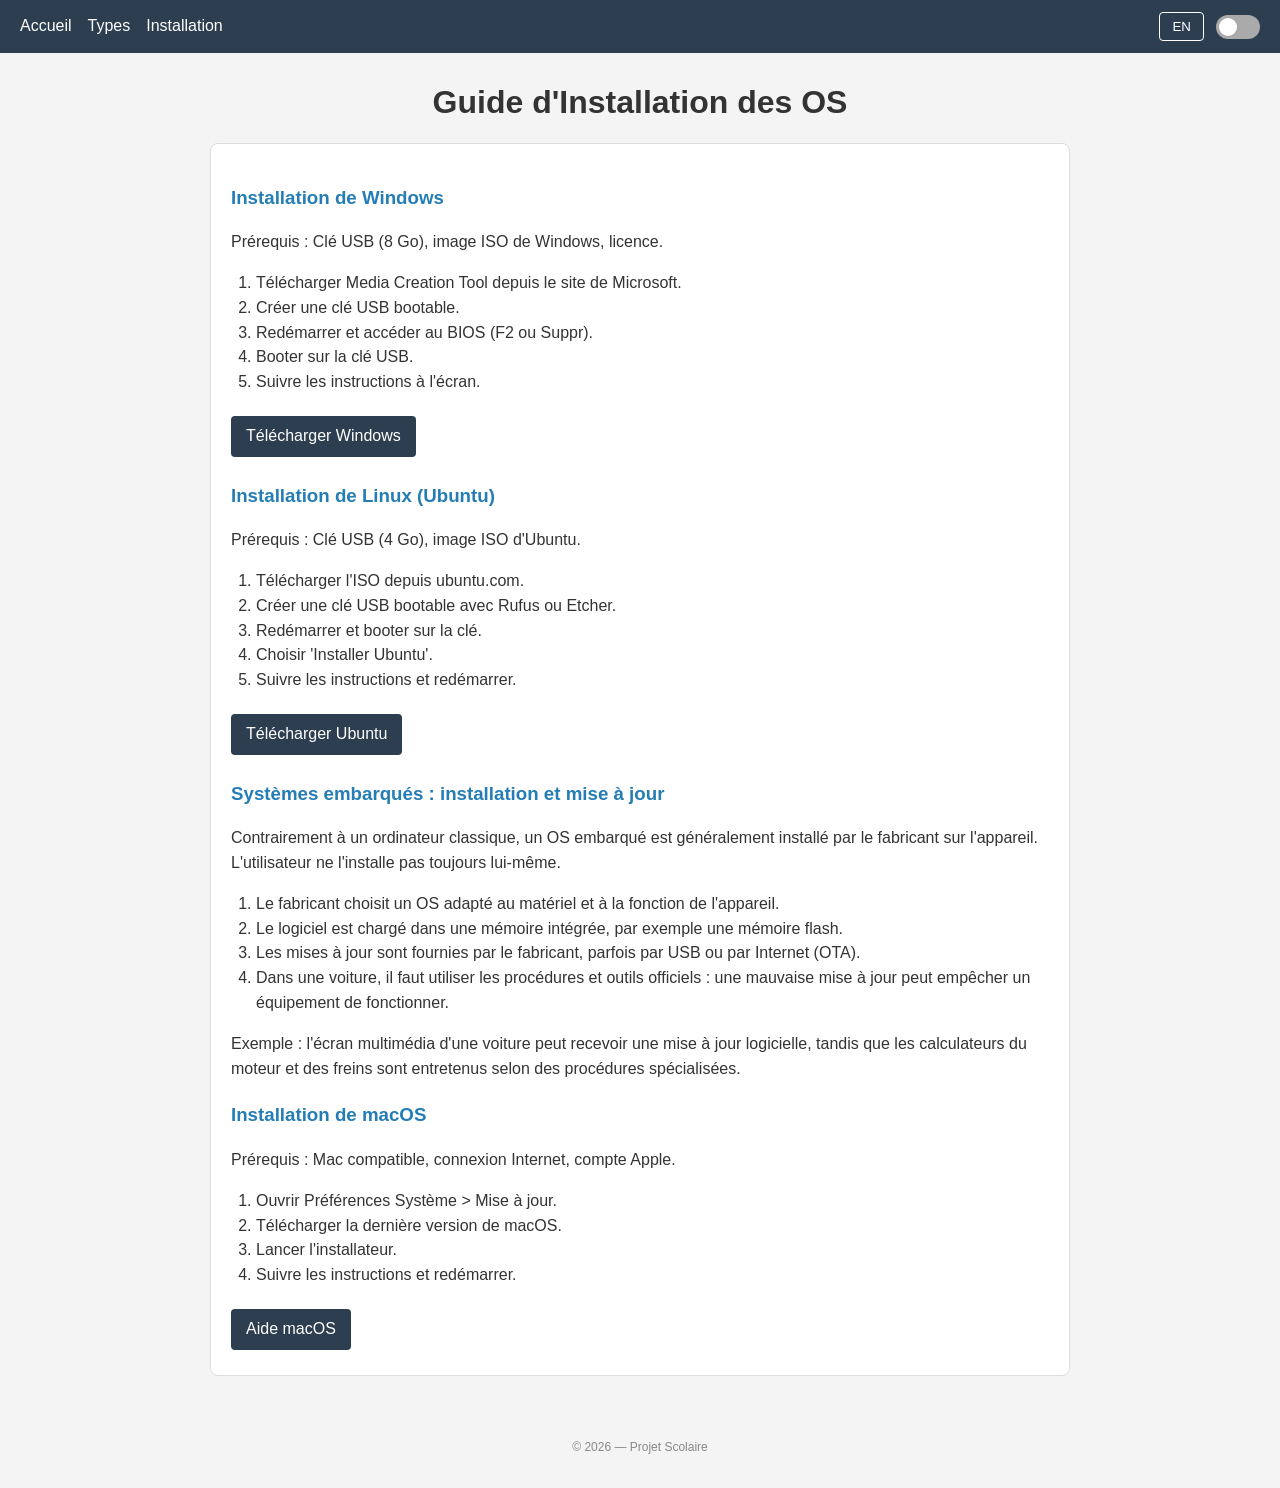
==== installation.html @ c2284e48 "Add files via upload" ====
<!DOCTYPE html>
<html lang="fr">
<head>
  <meta charset="UTF-8">
  <meta name="viewport" content="width=device-width, initial-scale=1">
  <title>Installation des OS</title>
  <link rel="stylesheet" href="style.css">
  <script src="jscript.js" defer></script>
</head>
<body>
<header>
  <nav aria-label="Navigation principale">
    <a href="index.html" data-fr="Accueil" data-en="Home">Accueil</a>
    <a href="types.html" data-fr="Types" data-en="Types">Types</a>
    <a href="installation.html" data-fr="Installation" data-en="Installation">Installation</a>
  </nav>
  <div class="controls">
    <button type="button" onclick="toggleLang()" id="langBtn">EN</button>
    <label class="switch" aria-label="Activer le mode sombre"><input type="checkbox" onchange="toggleDark()"><span class="slider"></span></label>
  </div>
</header>
<main>
  <h1 data-fr="Guide d'Installation des OS" data-en="OS Installation Guide">Guide d'Installation des OS</h1>
  <section>
    <h3 data-fr="Installation de Windows" data-en="Installing Windows">Installation de Windows</h3>
    <p data-fr="Prérequis : Clé USB (8 Go), image ISO de Windows, licence." data-en="Prerequisites: USB drive (8 GB), Windows ISO image, and a license.">Prérequis : Clé USB (8 Go), image ISO de Windows, licence.</p>
    <ol>
      <li data-fr="Télécharger Media Creation Tool depuis le site de Microsoft." data-en="Download the Media Creation Tool from Microsoft's website.">Télécharger Media Creation Tool depuis le site de Microsoft.</li>
      <li data-fr="Créer une clé USB bootable." data-en="Create a bootable USB drive.">Créer une clé USB bootable.</li>
      <li data-fr="Redémarrer et accéder au BIOS (F2 ou Suppr)." data-en="Restart and enter the BIOS (F2 or Delete).">Redémarrer et accéder au BIOS (F2 ou Suppr).</li>
      <li data-fr="Booter sur la clé USB." data-en="Boot from the USB drive.">Booter sur la clé USB.</li>
      <li data-fr="Suivre les instructions à l'écran." data-en="Follow the on-screen instructions.">Suivre les instructions à l'écran.</li>
    </ol>
    <a href="https://www.microsoft.com/software-download/windows11" class="btn external" target="_blank" rel="noopener noreferrer" data-fr="Télécharger Windows" data-en="Download Windows">Télécharger Windows</a>
    <h3 data-fr="Installation de Linux (Ubuntu)" data-en="Installing Linux (Ubuntu)">Installation de Linux (Ubuntu)</h3>
    <p data-fr="Prérequis : Clé USB (4 Go), image ISO d'Ubuntu." data-en="Prerequisites: USB drive (4 GB) and Ubuntu ISO image.">Prérequis : Clé USB (4 Go), image ISO d'Ubuntu.</p>
    <ol>
      <li data-fr="Télécharger l'ISO depuis ubuntu.com." data-en="Download the ISO from ubuntu.com.">Télécharger l'ISO depuis ubuntu.com.</li>
      <li data-fr="Créer une clé USB bootable avec Rufus ou Etcher." data-en="Create a bootable USB drive with Rufus or Etcher.">Créer une clé USB bootable avec Rufus ou Etcher.</li>
      <li data-fr="Redémarrer et booter sur la clé." data-en="Restart and boot from the USB drive.">Redémarrer et booter sur la clé.</li>
      <li data-fr="Choisir 'Installer Ubuntu'." data-en="Choose 'Install Ubuntu'.">Choisir 'Installer Ubuntu'.</li>
      <li data-fr="Suivre les instructions et redémarrer." data-en="Follow the instructions and restart.">Suivre les instructions et redémarrer.</li>
    </ol>
    <a href="https://ubuntu.com/download/desktop" class="btn external" target="_blank" rel="noopener noreferrer" data-fr="Télécharger Ubuntu" data-en="Download Ubuntu">Télécharger Ubuntu</a>
    <h3 data-fr="Systèmes embarqués : installation et mise à jour" data-en="Embedded systems: installation and updates">Systèmes embarqués : installation et mise à jour</h3>
    <p data-fr="Contrairement à un ordinateur classique, un OS embarqué est généralement installé par le fabricant sur l'appareil. L'utilisateur ne l'installe pas toujours lui-même."
       data-en="Unlike a regular computer, an embedded OS is usually installed on the device by its manufacturer. The user does not always install it personally.">Contrairement à un ordinateur classique, un OS embarqué est généralement installé par le fabricant sur l'appareil. L'utilisateur ne l'installe pas toujours lui-même.</p>
    <ol>
      <li data-fr="Le fabricant choisit un OS adapté au matériel et à la fonction de l'appareil." data-en="The manufacturer chooses an OS suited to the device's hardware and purpose.">Le fabricant choisit un OS adapté au matériel et à la fonction de l'appareil.</li>
      <li data-fr="Le logiciel est chargé dans une mémoire intégrée, par exemple une mémoire flash." data-en="The software is loaded into built-in memory, such as flash memory.">Le logiciel est chargé dans une mémoire intégrée, par exemple une mémoire flash.</li>
      <li data-fr="Les mises à jour sont fournies par le fabricant, parfois par USB ou par Internet (OTA)." data-en="Updates are provided by the manufacturer, sometimes by USB or over the internet (OTA).">Les mises à jour sont fournies par le fabricant, parfois par USB ou par Internet (OTA).</li>
      <li data-fr="Dans une voiture, il faut utiliser les procédures et outils officiels : une mauvaise mise à jour peut empêcher un équipement de fonctionner." data-en="In a car, official procedures and tools must be used: an incorrect update can stop equipment from working.">Dans une voiture, il faut utiliser les procédures et outils officiels : une mauvaise mise à jour peut empêcher un équipement de fonctionner.</li>
    </ol>
    <p data-fr="Exemple : l'écran multimédia d'une voiture peut recevoir une mise à jour logicielle, tandis que les calculateurs du moteur et des freins sont entretenus selon des procédures spécialisées."
       data-en="Example: a car's infotainment screen may receive a software update, while engine and brake control units are serviced using specialized procedures.">Exemple : l'écran multimédia d'une voiture peut recevoir une mise à jour logicielle, tandis que les calculateurs du moteur et des freins sont entretenus selon des procédures spécialisées.</p>
    <h3 data-fr="Installation de macOS" data-en="Installing macOS">Installation de macOS</h3>
    <p data-fr="Prérequis : Mac compatible, connexion Internet, compte Apple." data-en="Prerequisites: Compatible Mac, Internet connection, and Apple account.">Prérequis : Mac compatible, connexion Internet, compte Apple.</p>
    <ol>
      <li data-fr="Ouvrir Préférences Système > Mise à jour." data-en="Open System Settings > Software Update.">Ouvrir Préférences Système > Mise à jour.</li>
      <li data-fr="Télécharger la dernière version de macOS." data-en="Download the latest version of macOS.">Télécharger la dernière version de macOS.</li>
      <li data-fr="Lancer l'installateur." data-en="Run the installer.">Lancer l'installateur.</li>
      <li data-fr="Suivre les instructions et redémarrer." data-en="Follow the instructions and restart.">Suivre les instructions et redémarrer.</li>
    </ol>
    <a href="https://support.apple.com/macos" class="btn external" target="_blank" rel="noopener noreferrer" data-fr="Aide macOS" data-en="macOS Support">Aide macOS</a>
  </section>
</main>
<footer><p data-fr="© 2026 — Projet Scolaire" data-en="© 2026 — School Project">© 2026 — Projet Scolaire</p></footer>
</body>
</html>
---- style.css ----
* { box-sizing: border-box; }
body {
  font-family: Arial, sans-serif;
  background: #f4f4f4;
  color: #333;
  margin: 0;
  line-height: 1.55;
}
body.dark { background: #1a1a2e; color: #eee; }
header {
  background: #2c3e50;
  padding: 12px 20px;
  display: flex;
  justify-content: space-between;
  align-items: center;
  gap: 16px;
  flex-wrap: wrap;
}
body.dark header { background: #16213e; }
nav { display: flex; gap: 16px; flex-wrap: wrap; }
nav a { color: white; text-decoration: none; }
nav a:hover, nav a:focus { text-decoration: underline; }
.controls { display: flex; gap: 12px; align-items: center; }
.controls button {
  background: transparent; border: 1px solid white; color: white;
  padding: 6px 12px; cursor: pointer; border-radius: 4px;
}
.switch { position: relative; display: inline-block; width: 44px; height: 24px; }
.switch input { opacity: 0; width: 0; height: 0; }
.slider {
  position: absolute; cursor: pointer; inset: 0;
  background: #aaa; border-radius: 24px; transition: .25s;
}
.slider:before {
  content: ""; position: absolute; height: 18px; width: 18px;
  left: 3px; bottom: 3px; background: white; border-radius: 50%; transition: .25s;
}
.switch input:checked + .slider { background: #3498db; }
.switch input:checked + .slider:before { transform: translateX(20px); }
main { max-width: 900px; margin: 30px auto; padding: 0 20px; min-height: 65vh; }
h1 { text-align: center; line-height: 1.2; }
h2 { border-bottom: 2px solid #3498db; padding-bottom: 5px; margin-top: 28px; }
body.dark h2 { border-color: #4a90d9; }
h3 { color: #247db5; }
body.dark h3 { color: #7ec8e3; }
section {
  background: white; padding: 20px; margin: 18px 0;
  border: 1px solid #ddd; border-radius: 8px;
}
body.dark section { background: #16213e; border-color: #333; }
.os-grid { display: grid; grid-template-columns: repeat(auto-fit, minmax(150px, 1fr)); gap: 15px; margin-top: 15px; }
.os-card { background: #f9f9f9; padding: 12px; border: 1px solid #ddd; text-align: center; border-radius: 6px; }
body.dark .os-card { background: #0f1a2e; border-color: #333; }
.os-card img { width: 100%; height: 100px; object-fit: contain; }
.device-box { background: #f9f9f9; padding: 10px 14px; margin: 10px 0; border-left: 3px solid #3498db; }
body.dark .device-box { background: #0f1a2e; border-color: #4a90d9; }
a.btn, button.btn {
  display: inline-block; background: #3498db; color: white;
  padding: 8px 15px; text-decoration: none; margin: 5px 5px 5px 0;
  border: 0; border-radius: 4px; cursor: pointer; font: inherit;
}
a.btn:hover, button.btn:hover { background: #247db5; }
a.external { background: #2c3e50; }
.extra { display: none; margin-top: 10px; padding: 10px; background: #f1f6fa; border-left: 3px solid #3498db; }
body.dark .extra { background: #0f1a2e; }
.table-wrap { overflow-x: auto; }
table { width: 100%; border-collapse: collapse; margin-top: 15px; }
th, td { border: 1px solid #ddd; padding: 9px; text-align: left; }
body.dark th, body.dark td { border-color: #444; }
th { background: #3498db; color: white; }
body.dark th { background: #4a90d9; }
ol { padding-left: 25px; }
footer { text-align: center; padding: 20px; font-size: 12px; color: #888; }
@media (max-width: 520px) {
  header { padding: 12px; }
  main { margin: 20px auto; padding: 0 12px; }
  section { padding: 14px; }
}
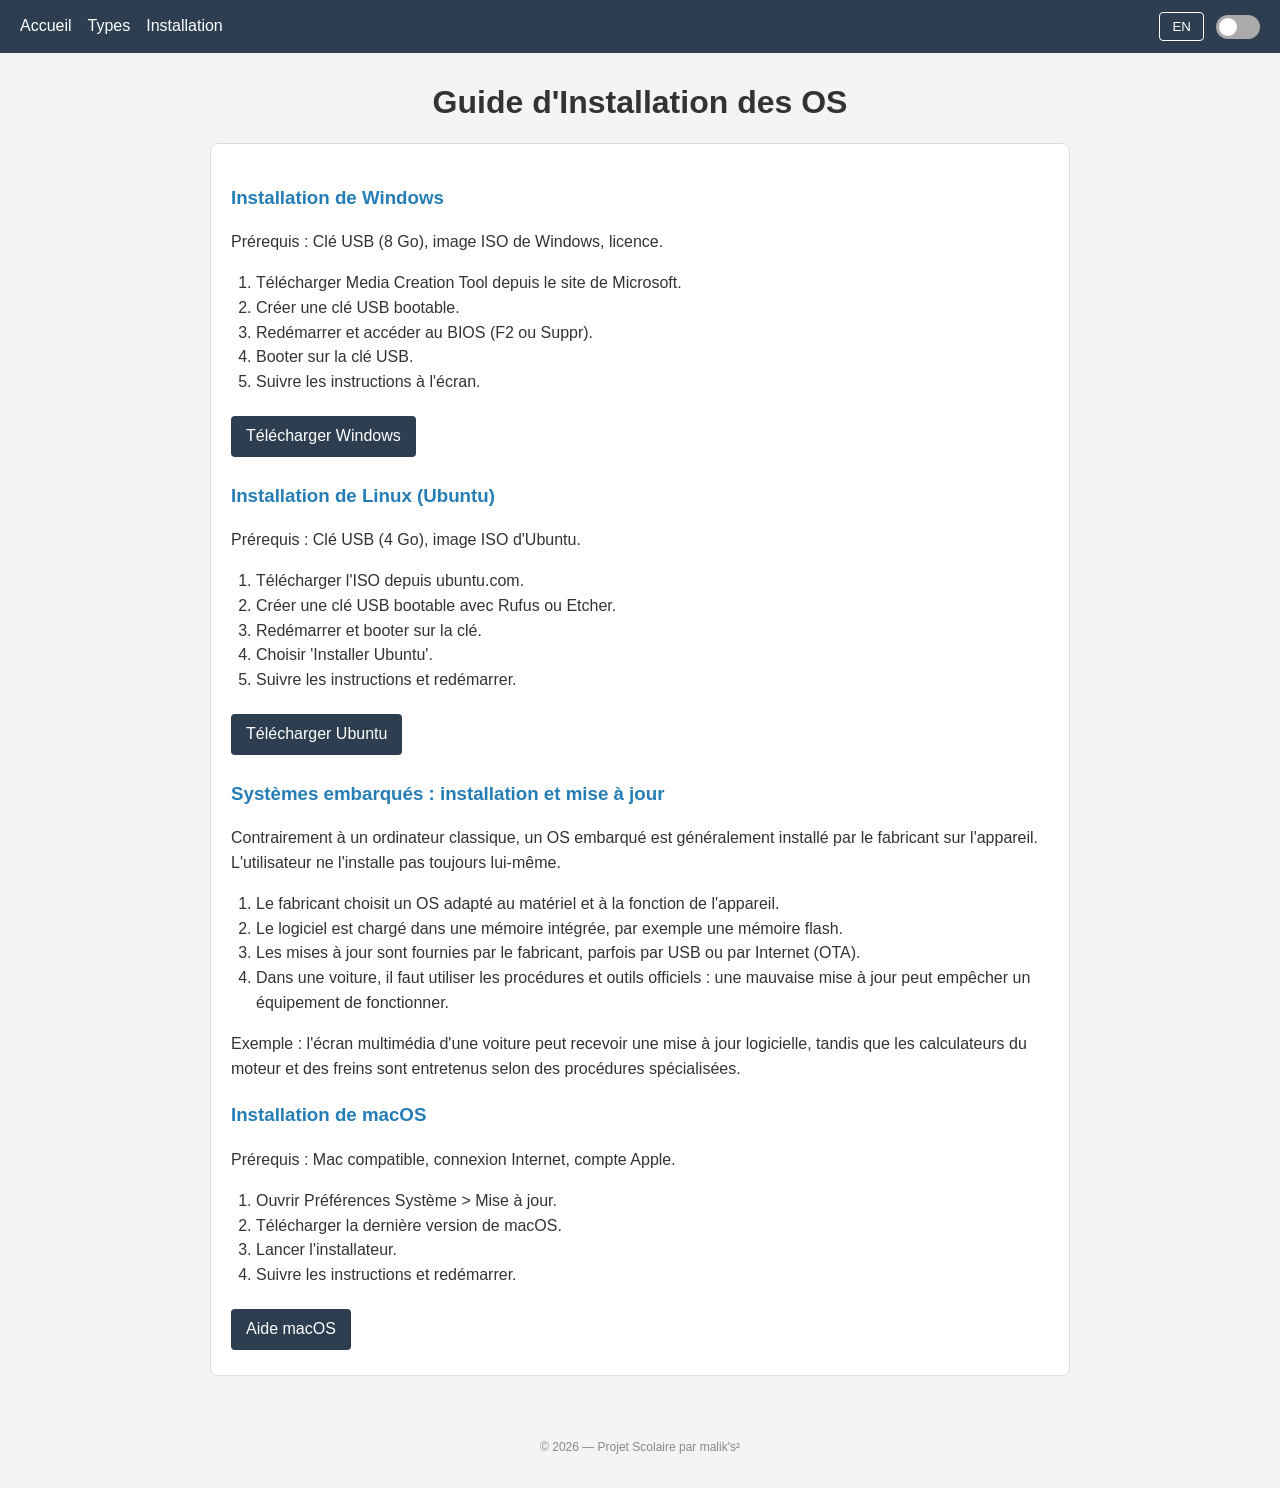
==== commit 466c6630: "Update installation.html" ====
--- a/installation.html
+++ b/installation.html
@@ -64,6 +64,6 @@
     <a href="https://support.apple.com/macos" class="btn external" target="_blank" rel="noopener noreferrer" data-fr="Aide macOS" data-en="macOS Support">Aide macOS</a>
   </section>
 </main>
-<footer><p data-fr="© 2026 — Projet Scolaire" data-en="© 2026 — School Project">© 2026 — Projet Scolaire</p></footer>
+<footer><p data-fr="© 2026 — Projet Scolaire par malik's²" data-en="© 2026 — School Project BY MALIK'S²">© 2026 — Projet Scolaire par malik's² </p></footer>
 </body>
 </html>
